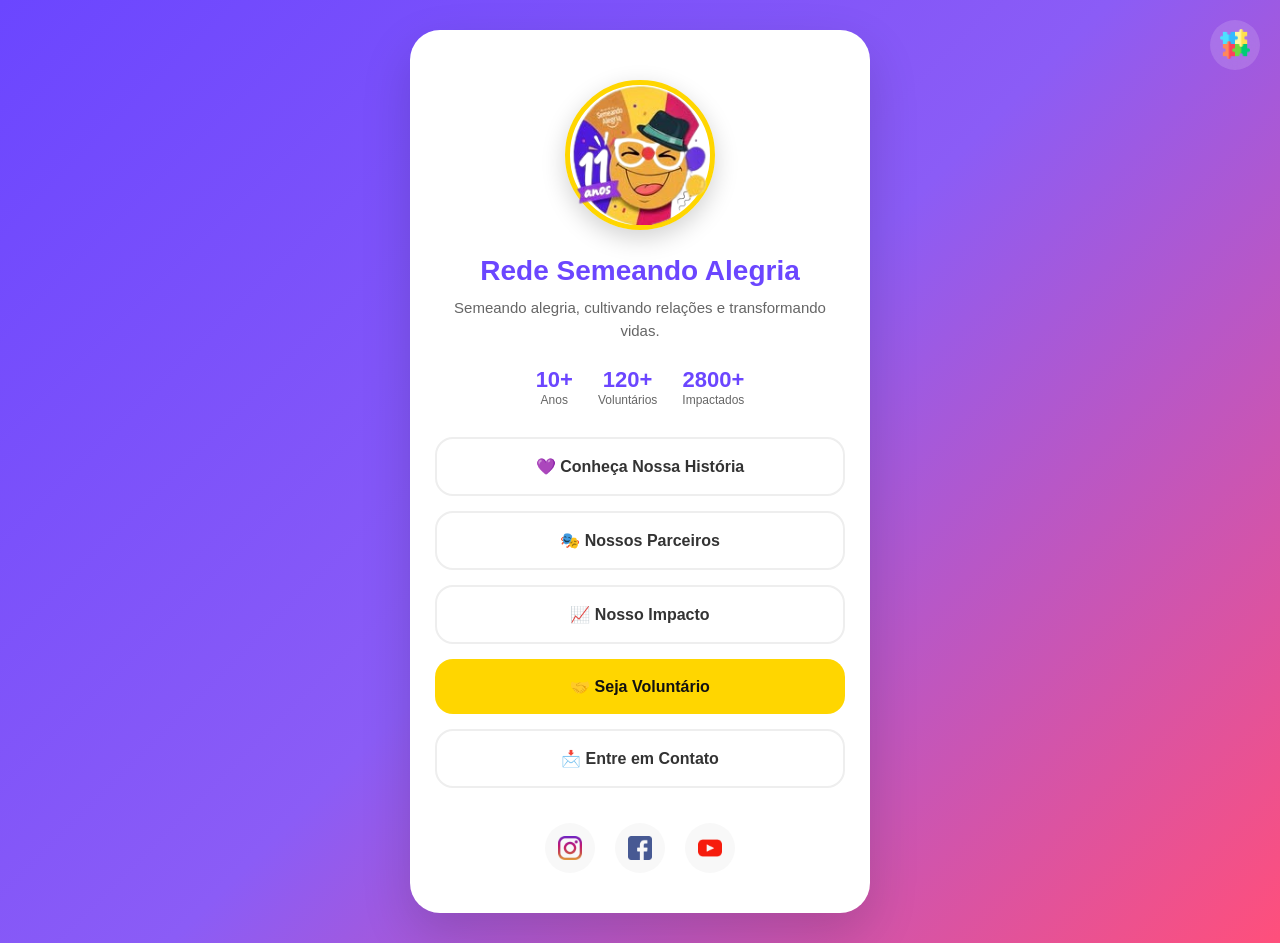
==== index.html @ 8b430543 "Add files via upload" ====
<!DOCTYPE html>
<html lang="pt-br">
<head>
  <meta charset="UTF-8">
  <meta name="viewport" content="width=device-width, initial-scale=1.0">
  <title>Rede Semeando Alegria</title>
  <link rel="stylesheet" href="css/style.css">
  <link rel="icon" href="img/autismo.png">
</head>
<body>
<audio id="bgMusic"></audio>
<script>

const music =
    document.getElementById("bgMusic");

const playlist = [
    "audio/musica1.mp3",
    "audio/musica2.mp3",
    "audio/musica3.mp3"
];

const MAX_VOLUME = 0.15;

let currentIndex =
    Math.floor(
        Math.random() *
        playlist.length
    );

music.src =
    playlist[currentIndex];

music.volume =
    MAX_VOLUME;

let musicaIniciada = false;

function iniciarMusica(){

    if(musicaIniciada)
        return;

    musicaIniciada = true;

    music.play()
        .then(()=>{

            console.log(
                "Música iniciada"
            );

        })
        .catch(err=>{

            console.log(err);

            musicaIniciada = false;

        });

}

/* desktop */
document.addEventListener(
    "mousemove",
    iniciarMusica
);

/* celular */
document.addEventListener(
    "touchmove",
    iniciarMusica
);

/* caso o usuário volte para a aba */
window.addEventListener(
    "pageshow",
    ()=>{

        musicaIniciada = false;

    }
);

/* ===========================
   Troca de músicas
=========================== */

function trocarMusica(){

    let volume =
        music.volume;

    const fadeOut =
        setInterval(() => {

            volume -= 0.02;

            if(volume < 0)
                volume = 0;

            music.volume =
                volume;

            if(volume <= 0){

                clearInterval(
                    fadeOut
                );

                let novo;

                do{

                    novo =
                        Math.floor(
                            Math.random()
                            * playlist.length
                        );

                }
                while(
                    novo === currentIndex
                    &&
                    playlist.length > 1
                );

                currentIndex =
                    novo;

                music.src =
                    playlist[currentIndex];

                music.play();

                let fade = 0;

                const fadeIn =
                    setInterval(() => {

                        fade += 0.02;

                        if(
                            fade >
                            MAX_VOLUME
                        ){
                            fade =
                                MAX_VOLUME;
                        }

                        music.volume =
                            fade;

                        if(
                            fade >=
                            MAX_VOLUME
                        ){

                            clearInterval(
                                fadeIn
                            );

                        }

                    },100);

            }

        },100);

}

music.addEventListener(
    "ended",
    trocarMusica
);

</script>
  <button id="themeToggle" class="theme-toggle particle-effect">
    <img src="img/autismo.png" alt="Alterar tema">
  </button>
  <script>
    const toggleBtn = document.getElementById('themeToggle');
    toggleBtn.addEventListener('click', () => {
      document.body.classList.toggle('dark-mode');
    });
  </script>

  <div class="container">

    <div class="profile">

        <div class="avatar-wrapper">
            <img src="img/perfil.png"
                alt="Rede Semeando Alegria"
                class="avatar particle-effect"
                id="avatar">
        </div>


        <h1>Rede Semeando Alegria</h1>

        <p class="subtitle">
            Semeando alegria, cultivando relações
            e transformando vidas.
        </p>

        <div class="stats">

            <div class="stat">
                <strong>10+</strong>
                <span>Anos</span>
            </div>

            <div class="stat">
                <strong>120+</strong>
                <span>Voluntários</span>
            </div>

            <div class="stat">
                <strong>2800+</strong>
                <span>Impactados</span>
            </div>

        </div>

    </div>

    <div class="links">

        <a href="about.html" class="link-button particle-effect">
            💜 Conheça Nossa História
        </a>

        <a href="about.html#parceiros" class="link-button particle-effect">
            🎭 Nossos Parceiros
        </a>

        <a href="about.html#impacto" class="link-button particle-effect">
            📈 Nosso Impacto
        </a>

        <a href="about.html#voluntario" class="link-button destaque particle-effect">
            🤝 Seja Voluntário
        </a>

        <a href="https://docs.google.com/forms/d/e/1FAIpQLSeHQyijplv60xAP6WMdjHgkzHDfloQNHRchF6oCF-Y-V4etnw/viewform" target="_blank" class="link-button">
            📩 Entre em Contato
        </a>

    </div>

    <footer>

        <div class="social-icons">

            <a href="https://www.instagram.com/redesemeandoalegriaoficial/" target="_blank" class="particle-effect">
                <img src="img/instagram.png">
            </a>

            <a href="https://www.facebook.com/Redesemeandoalegria/" target="_blank" class="particle-effect">
                <img src="img/facebook.png">
            </a>

            <a href="https://www.youtube.com/watch?v=6miZd2vj2Sk" target="_blank" class="particle-effect">
                <img src="img/youtube.png">
            </a>

        </div>

    </footer>

  </div>

    <script>

    const avatar=document.getElementById("avatar");
    const colors = [
        "#FFD600",
        "#6B46FF",
        "#FF4F7B",
        "#A7D46F",
        "#FFFFFF"
    ];

    document.querySelectorAll(".particle-effect").forEach(element => {

        element.addEventListener("mousemove", e => {

            const rect = element.getBoundingClientRect();

            for(let i=0;i<3;i++){

                const p = document.createElement("span");

                p.className = "particle";

                p.style.background =
                    colors[Math.floor(Math.random()*colors.length)];

                const x = e.clientX - rect.left;
                const y = e.clientY - rect.top;

                p.style.left = x + "px";
                p.style.top = y + "px";

                p.style.setProperty(
                    "--x",
                    (Math.random()*140-70)+"px"
                );

                p.style.setProperty(
                    "--y",
                    (Math.random()*140-70)+"px"
                );

                const target =
                    element.classList.contains("avatar")
                        ? element.parentElement
                        : element;

                target.appendChild(p);

                setTimeout(()=>{
                    p.remove();
                },900);

            }

        });

    });

    </script>
</body>
</html>
---- css/style.css ----
/* ==========================
   RESET
========================== */

* {
    margin: 0;
    padding: 0;
    box-sizing: border-box;
}

/* ==========================
   CORES DA MARCA
========================== */

:root {

    --roxo: #6B46FF;
    --roxo-hover: #5936e8;

    --amarelo: #FFD600;

    --rosa: #FF4F7B;

    --verde: #A7D46F;

    --azul-escuro: #081421;

    --branco: #FFFFFF;

    --texto: #333333;

    --texto-claro: #666666;
}

/* ==========================
   BODY
========================== */

body {

    font-family: Arial, sans-serif;

    min-height: 100vh;

    display: flex;

    justify-content: center;

    align-items: center;

    padding: 30px;

    background:
        linear-gradient(
            135deg,
            var(--roxo),
            #8B5CF6,
            var(--rosa)
        );
}

/* ==========================
   CONTAINER
========================== */

.container {

    width: 100%;

    max-width: 460px;

    background: white;

    border-radius: 30px;

    padding: 40px 25px;

    text-align: center;

    box-shadow:
        0 20px 50px rgba(0,0,0,.15);
}

.risoterapia-card{

    margin-top:30px;

    background:white;

    border-radius:25px;

    padding:30px;

    box-shadow:
        0 15px 40px rgba(0,0,0,.12);

    transition:.4s;

}

.risoterapia-card:hover{

    transform:
        translateY(-8px)
        scale(1.03);

    box-shadow:
        0 25px 60px rgba(0,0,0,.18);

}

.risoterapia-card img{

    width:100%;

    max-width:350px;

    display:block;

    margin:auto;

    margin-top:20px;

}

/* ==========================
   PERFIL
========================== */

.profile {

    margin-bottom: 25px;
}

.profile h1 {

    margin-top: 15px;

    color: var(--roxo);

    font-size: 28px;

    font-weight: 700;
}

.avatar-wrapper{
    position: relative;
    width: 170px;
    height: 170px;
    margin: auto;
    display: flex;
    justify-content: center;
    align-items: center;
}

.avatar{
    width:150px;
    height:150px;
    display:block;
    object-fit:cover;
    border-radius:50%;
    border:5px solid var(--amarelo);
    box-shadow:0 8px 25px rgba(0,0,0,.18);
    cursor:pointer;
    transition:
        transform .35s,
        filter .35s;
    position:relative;
    z-index:10;
}

.avatar:hover{
    transform: 
        scale(1.08)
        rotate(3deg);

    animation: wiggle .8s infinite;
}

.particle-effect{
    position: relative;
    overflow: visible;
}

.particle{
    position: absolute;
    width: 8px;
    height: 8px;
    border-radius: 50%;
    pointer-events: none;
    animation: explode .9s ease-out forwards;
}

@keyframes explode{
    from{
        opacity: 1;
        transform: 
            translate(0, 0)
            scale(1);
    }

    to{
        opacity: 0;

        transform: 
            translate(
                var(--x),
                var(--y)
            )
            scale(.2);
    }
}

@keyframes pulse{
    0%{
        transform: scale(1);
    }

    50%{
        transform: scale(1.08);
    }

    100%{
        transform: scale(1);
    }
}

@keyframes wiggle{

    0%{transform:rotate(0);}
    25%{transform:rotate(4deg);}
    50%{transform:rotate(-4deg);}
    75%{transform:rotate(2deg);}
    100%{transform:rotate(0);}

}

.subtitle {

    margin-top: 10px;

    color: var(--texto-claro);

    line-height: 1.5;

    font-size: 15px;
}

/* ==========================
   ESTATÍSTICAS
========================== */

.stats {

    display: flex;

    justify-content: center;

    gap: 25px;

    margin-top: 25px;
}

.stat {

    display: flex;

    flex-direction: column;
}

.stat strong {

    font-size: 22px;

    color: var(--roxo);
}

.stat span {

    font-size: 12px;

    color: var(--texto-claro);
}

/* ==========================
   LINKS
========================== */

.links {

    display: flex;

    flex-direction: column;

    gap: 15px;

    margin-top: 30px;
}

.link-button {

    display: flex;

    align-items: center;

    justify-content: center;

    gap: 10px;

    padding: 18px;

    text-decoration: none;

    border-radius: 18px;

    background: white;

    color: var(--texto);

    font-weight: 600;

    border: 2px solid #eeeeee;

    transition: all .3s ease;
}

.link-button:hover {

    transform: translateY(-3px);

    border-color: var(--roxo);

    box-shadow:
        0 10px 25px rgba(107,70,255,.15);
}

.link-button .icon {

    width: 24px;

    height: 24px;

    object-fit: contain;
}

/* ==========================
   BOTÃO DE DESTAQUE
========================== */

.link-button.destaque {

    background: var(--amarelo);

    border: none;

    color: #111;
}

.link-button.destaque:hover {

    transform: translateY(-3px);

    box-shadow:
        0 12px 25px rgba(255,214,0,.35);
}

/* ==========================
   REDES SOCIAIS
========================== */

.social-icons {

    display: flex;

    justify-content: center;

    gap: 20px;

    margin-top: 35px;
}

.social-icons a {

    width: 50px;

    height: 50px;

    display: flex;

    justify-content: center;

    align-items: center;

    background: #f8f8f8;

    border-radius: 50%;

    transition: all .3s ease;
}

.social-icons a:hover {

    transform: translateY(-4px);

    background: var(--roxo);
}

.social-icons img {

    width: 24px;

    height: 24px;

    transition: .3s;
}

.social-icons a:hover img {

    filter: brightness(0) invert(1);
}

/* ==========================
   BOTÃO DE TEMA
========================== */

.theme-toggle {

    position: fixed;

    top: 20px;

    right: 20px;

    width: 50px;

    height: 50px;

    border-radius: 50%;

    border: none;

    background: rgba(255,255,255,.15);

    backdrop-filter: blur(10px);

    cursor: pointer;

    transition: .3s;
}

.theme-toggle:hover {

    transform: rotate(20deg);
}

.theme-toggle img {

    width: 30px;

    height: 30px;
}

/* ==========================
   DARK MODE
========================== */

body.dark-mode {

    background:
        linear-gradient(
            135deg,
            #081421,
            #15263f,
            #1f3152
        );
}

body.dark-mode .container {

    background: #1e1e1e;

    color: white;
}

body.dark-mode .profile h1 {

    color: #8B5CF6;
}

body.dark-mode .subtitle {

    color: #cfcfcf;
}

body.dark-mode .stat strong {

    color: var(--amarelo);
}

body.dark-mode .stat span {

    color: #cccccc;
}

body.dark-mode .link-button {

    background: #2b2b2b;

    color: white;

    border-color: #3b3b3b;
}

body.dark-mode .link-button:hover {

    border-color: #8B5CF6;
}

body.dark-mode .link-button.destaque {

    background: var(--amarelo);

    color: #111;
}

body.dark-mode .social-icons a {

    background: #2b2b2b;
}

/* ==========================
   RESPONSIVO
========================== */

@media (max-width: 480px) {

    body {

        padding: 15px;
    }

    .container {

        padding: 30px 20px;
    }

    .profile h1 {

        font-size: 24px;
    }

    .stats {

        gap: 15px;
    }

    .stat strong {

        font-size: 18px;
    }
}
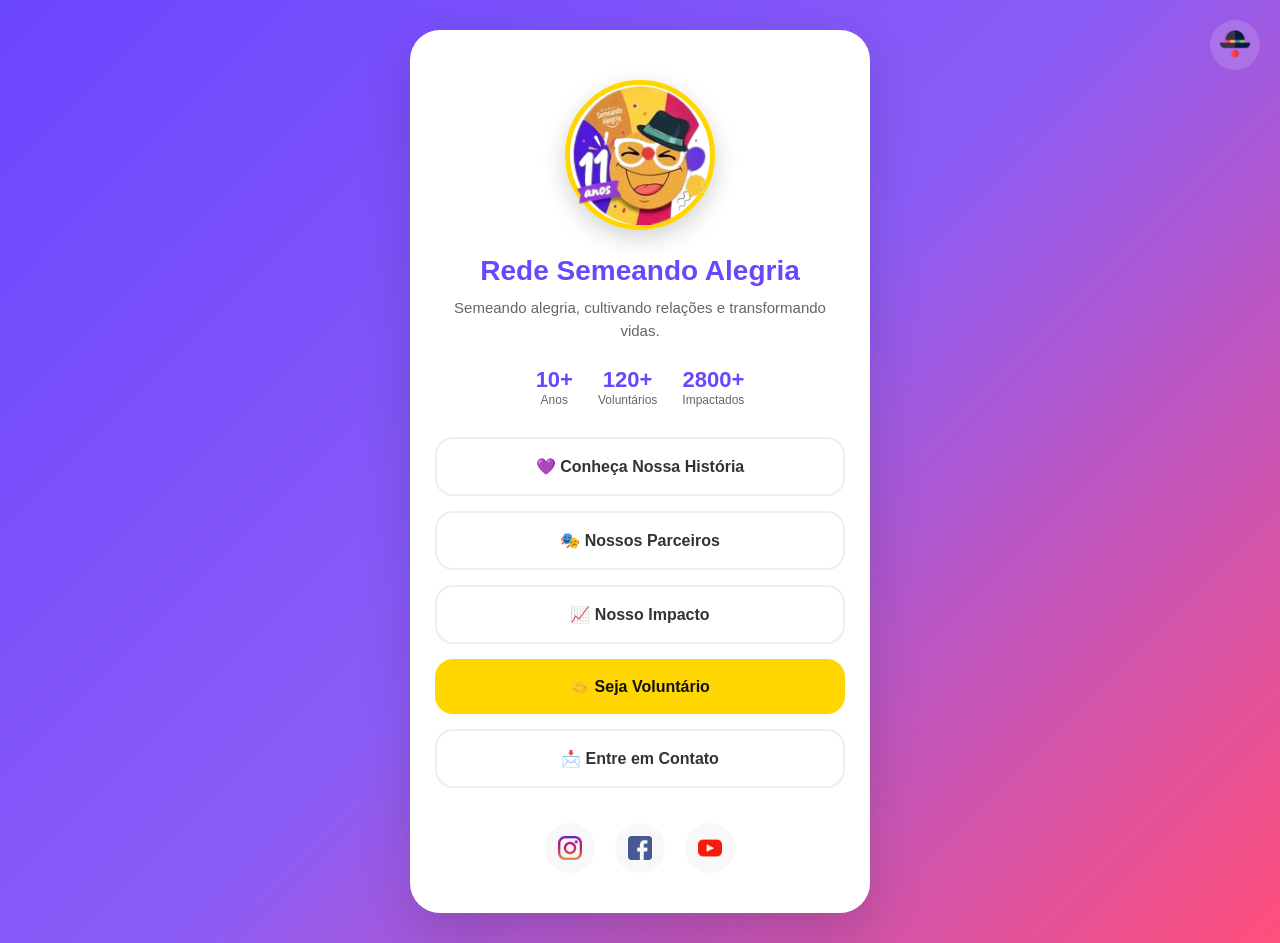
==== commit 3ef8c982: "Update index.html" ====
--- a/index.html
+++ b/index.html
@@ -178,7 +178,7 @@
 
 </script>
   <button id="themeToggle" class="theme-toggle particle-effect">
-    <img src="img/autismo.png" alt="Alterar tema">
+    <img src="img/palhaco.png" alt="Alterar tema">
   </button>
   <script>
     const toggleBtn = document.getElementById('themeToggle');
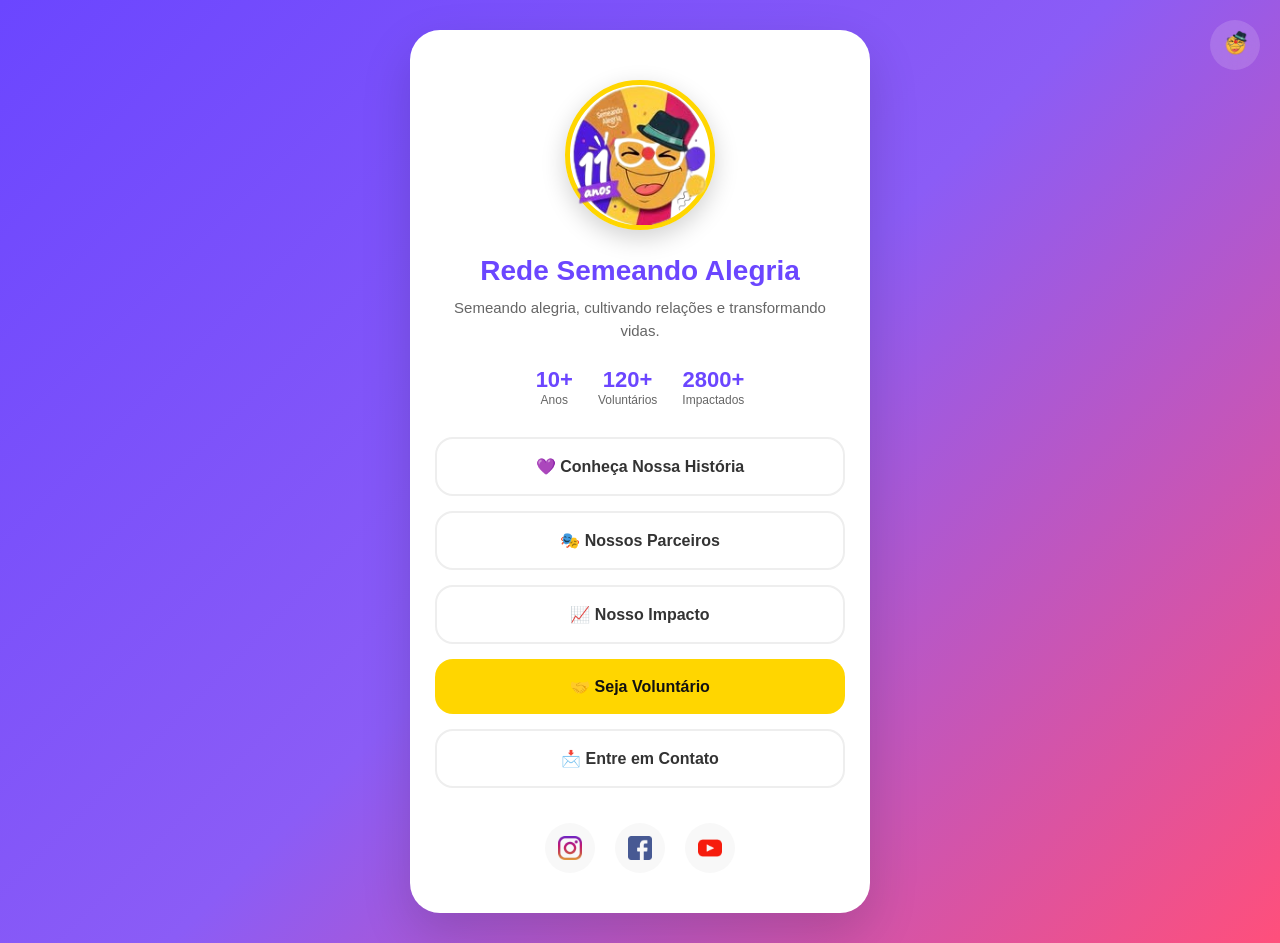
==== commit 30d9e109: "Update index.html" ====
--- a/index.html
+++ b/index.html
@@ -5,7 +5,7 @@
   <meta name="viewport" content="width=device-width, initial-scale=1.0">
   <title>Rede Semeando Alegria</title>
   <link rel="stylesheet" href="css/style.css">
-  <link rel="icon" href="img/autismo.png">
+  <link rel="icon" href="img/icon.png">
 </head>
 <body>
 <audio id="bgMusic"></audio>
@@ -178,7 +178,7 @@
 
 </script>
   <button id="themeToggle" class="theme-toggle particle-effect">
-    <img src="img/palhaco.png" alt="Alterar tema">
+    <img src="img/icon.png" alt="Alterar tema">
   </button>
   <script>
     const toggleBtn = document.getElementById('themeToggle');
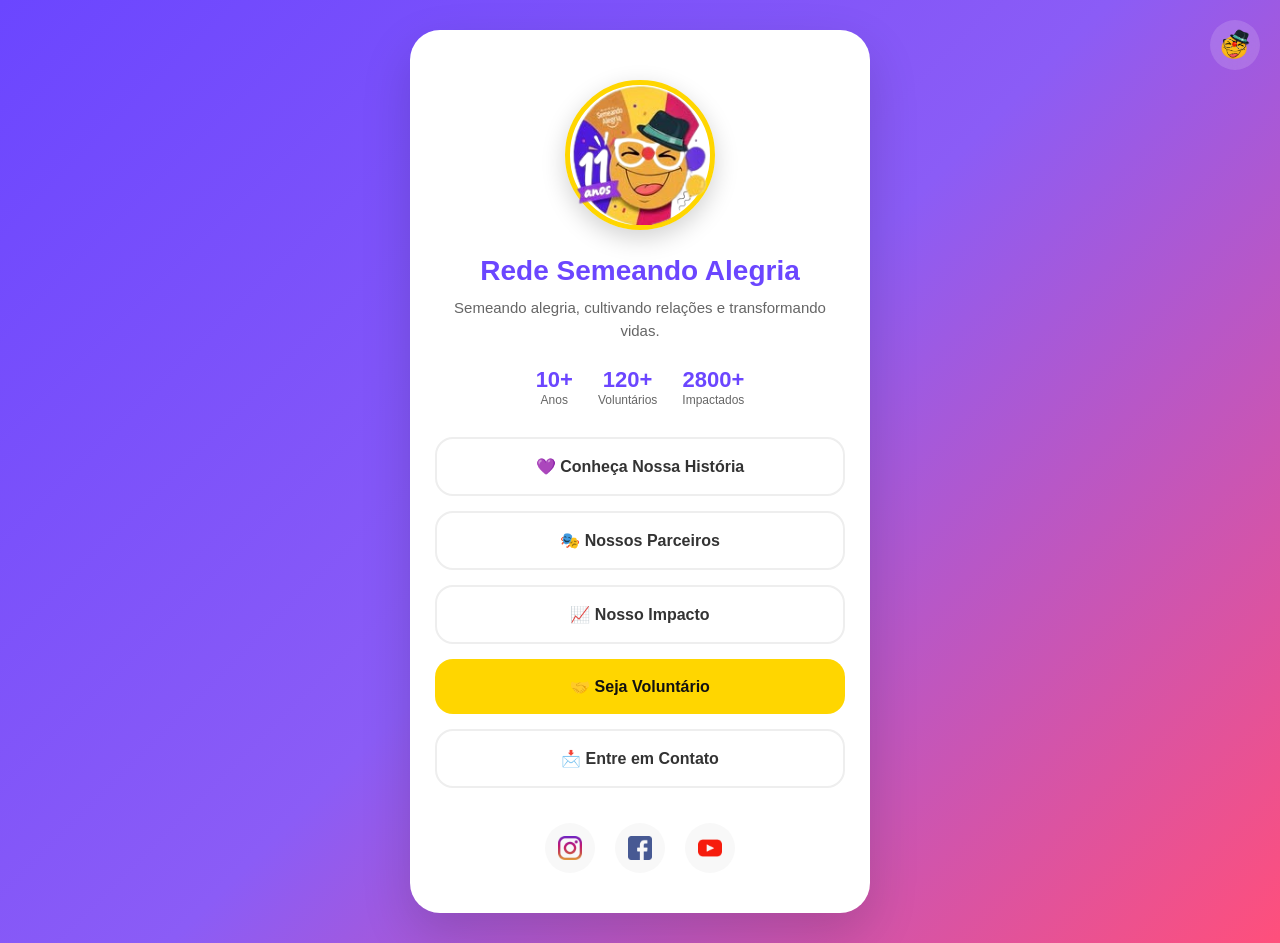
==== commit 52f6dd8a: "Update index.html" ====
--- a/index.html
+++ b/index.html
@@ -5,7 +5,7 @@
   <meta name="viewport" content="width=device-width, initial-scale=1.0">
   <title>Rede Semeando Alegria</title>
   <link rel="stylesheet" href="css/style.css">
-  <link rel="icon" href="img/icon.png">
+  <link rel="icon" href="img/icone.png">
 </head>
 <body>
 <audio id="bgMusic"></audio>
@@ -178,7 +178,7 @@
 
 </script>
   <button id="themeToggle" class="theme-toggle particle-effect">
-    <img src="img/icon.png" alt="Alterar tema">
+    <img src="img/icone.png" alt="Alterar tema">
   </button>
   <script>
     const toggleBtn = document.getElementById('themeToggle');
